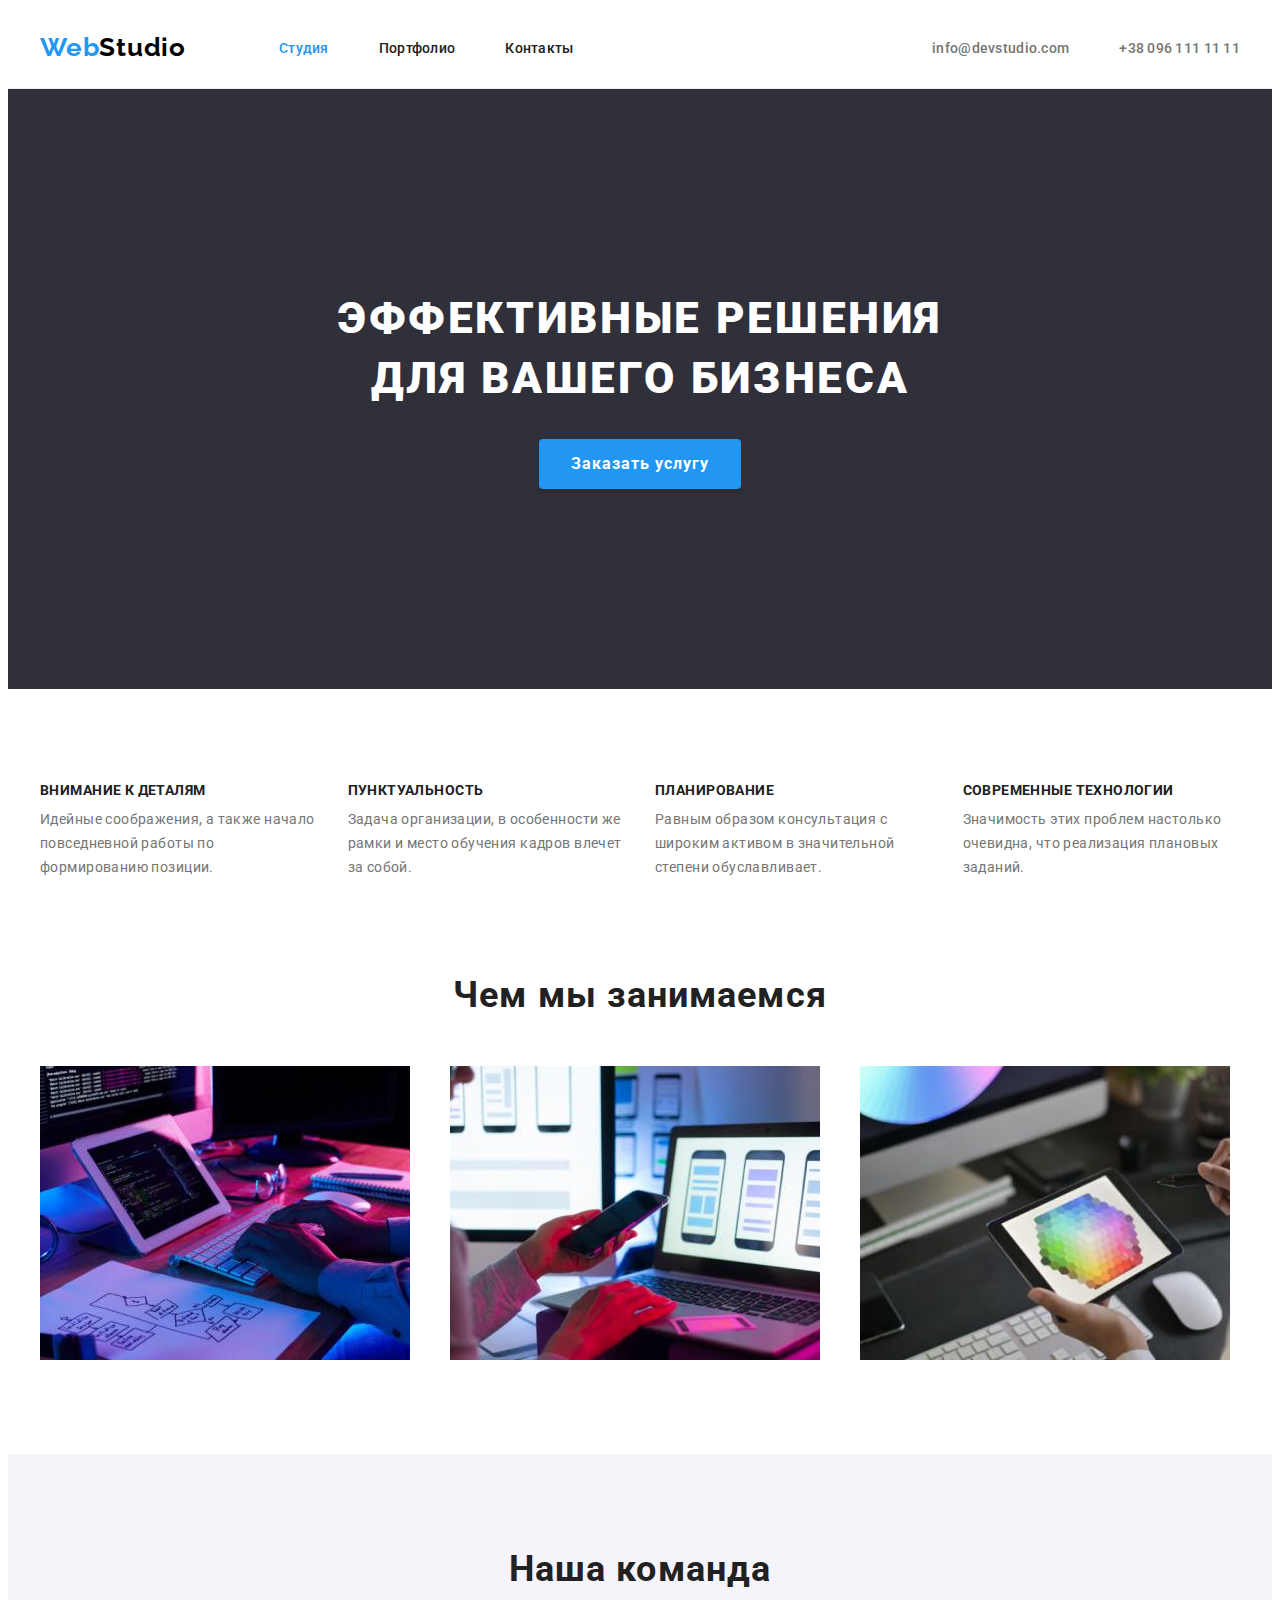
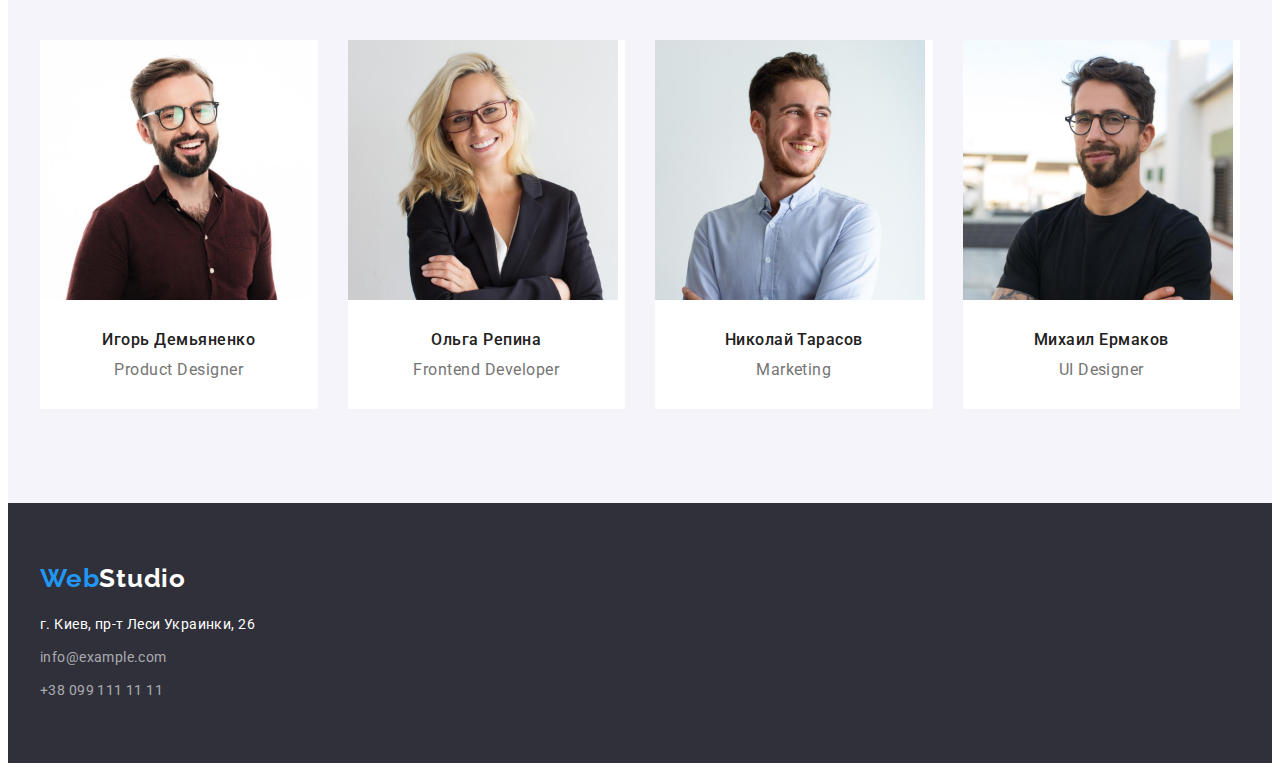
==== index.html @ e5a08b95 "add file to hw3" ====
<!DOCTYPE html>
<html lang="ru">
  <head>
    <meta charset="UTF-8" />
    <meta http-equiv="X-UA-Compatible" content="IE=edge" />
    <meta name="viewport" content="width=device-width, initial-scale=1.0" />
    <title>WebStudio</title>
    <link rel="preconnect" href="https://fonts.googleapis.com" />
    <link rel="preconnect" href="https://fonts.gstatic.com" crossorigin />
    <link
      href="https://fonts.googleapis.com/css2?family=Raleway:wght@700&family=Roboto:wght@400;500;700;900&display=swap"
      rel="stylesheet"
    />
    <link
      rel="stylesheet"
      href="https://cdnjs.cloudflare.com/ajax/libs/modern-normalize/1.1.0/modern-normalize.min.css"
      integrity="sha512-wpPYUAdjBVSE4KJnH1VR1HeZfpl1ub8YT/NKx4PuQ5NmX2tKuGu6U/JRp5y+Y8XG2tV+wKQpNHVUX03MfMFn9Q=="
      crossorigin="anonymous"
      referrerpolicy="no-referrer"
    />
    <link rel="stylesheet" href="./css/style.css" />
  </head>
  <body>
    <header class="header">
      <div class="container header-container">
        <a class="header-logo link" href="./index.html"
          ><span class="header-logo-accent">Web</span>Studio</a
        >
        <nav class="header-nav">
          <ul class="header-nav-list list">
            <li class="header-nav-item">
              <a class="header-nav-link link current" href="./index.html"
                >Студия</a
              >
            </li>
            <li class="header-nav-item">
              <a class="header-nav-link link" href="./portfolio.html"
                >Портфолио</a
              >
            </li>
            <li class="header-nav-item">
              <a class="header-nav-link link" href="">Контакты</a>
            </li>
          </ul>
        </nav>
        <ul class="header-contact-list list">
          <li class="header-contact-item">
            <a class="header-contact-link link" href="mailto:info@devstudio.com"
              >info@devstudio.com</a
            >
          </li>
          <li class="header-contact-item">
            <a class="header-contact-link link" href="tel:+380961111111"
              >+38 096 111 11 11</a
            >
          </li>
        </ul>
      </div>
    </header>
    <main>
      <!--Hero-->
      <section class="hero">
        <div class="container hero-container">
          <h1 class="hero-title">Эффективные решения для вашего бизнеса</h1>
          <button type="button" class="hero-btn">Заказать услугу</button>
        </div>
      </section>
      <!--Qualitys-->
      <section class="quality">
        <div class="container">
          <h2 class="visually-hidden">Качества</h2>
          <ul class="quality-list list">
            <li class="quality-item">
              <h3 class="quality-title">Внимание к деталям</h3>
              <p class="quality-text">
                Идейные соображения, а также начало повседневной работы по
                формированию позиции.
              </p>
            </li>
            <li class="quality-item">
              <h3 class="quality-title">Пунктуальность</h3>
              <p class="quality-text">
                Задача организации, в особенности же рамки и место обучения
                кадров влечет за собой.
              </p>
            </li>
            <li class="quality-item">
              <h3 class="quality-title">Планирование</h3>
              <p class="quality-text">
                Равным образом консультация с широким активом в значительной
                степени обуславливает.
              </p>
            </li>
            <li class="quality-item">
              <h3 class="quality-title">Современные технологии</h3>
              <p class="quality-text">
                Значимость этих проблем настолько очевидна, что реализация
                плановых заданий.
              </p>
            </li>
          </ul>
        </div>
      </section>
      <!--Works-->
      <section class="works">
        <div class="container">
          <h2 class="works-title">Чем мы занимаемся</h2>
          <ul class="works-list list">
            <li class="works-item">
              <a class="works-link link" href="">
                <img
                  src="./images/code.jpg"
                  alt="пишет код на планшете"
                  width="370"
                  height="294"
                />
              </a>
            </li>
            <li class="works-item">
              <a class="works-link link" href="">
                <img
                  src="./images/mobile.jpg"
                  alt="девушка с телефоном возле ноутбука"
                  width="370"
                  height="294"
                />
              </a>
            </li>
            <li class="works-item">
              <a class="works-link link" href="">
                <img
                  src="./images/color.jpg"
                  alt="планшет в руке с гаммой цветов"
                  width="370"
                  height="294"
                />
              </a>
            </li>
          </ul>
        </div>
      </section>
      <!--Team-->
      <section class="team">
        <div class="container">
          <h2 class="team-title">Наша команда</h2>
          <ul class="team-list list">
            <li class="team-item">
              <img
                src="./images/product-designer.jpg"
                alt="дизайнер продукта"
                width="270"
                height="260"
              />
              <div class="team-container">
                <h3 class="team-list-title">Игорь Демьяненко</h3>
                <p class="team-list-text" lang="en">Product Designer</p>
              </div>
            </li>
            <li class="team-item">
              <img
                src="./images/frontend-developer.jpg"
                alt="фронтенд разработчик"
                width="270"
                height="260"
              />
              <div class="team-container">
                <h3 class="team-list-title">Ольга Репина</h3>
                <p class="team-list-text" lang="en">Frontend Developer</p>
              </div>
            </li>
            <li class="team-item">
              <img
                src="./images/marketing.jpg"
                alt="маркетолог"
                width="270"
                height="260"
              />
              <div class="team-container">
                <h3 class="team-list-title">Николай Тарасов</h3>
                <p class="team-list-text" lang="en">Marketing</p>
              </div>
            </li>
            <li class="team-item">
              <img
                src="./images/ui-designer.jpg"
                alt="дизайнер интерфейсов"
                width="270"
                height="260"
              />
              <div class="team-container">
                <h3 class="team-list-title">Михаил Ермаков</h3>
                <p class="team-list-text" lang="en">UI Designer</p>
              </div>
            </li>
          </ul>
        </div>
      </section>
    </main>
    <footer class="footer">
      <div class="container">
        <a class="footer-logo link" href="./index.html"
          ><span class="footer-logo-accent">Web</span>Studio
        </a>
        <address class="footer-address">
          <ul class="footer-list list">
            <li class="footer-item">
              <a
                class="footer-address-link link"
                href="https://goo.gl/maps/RLzgMfpruisoDYnj7"
                target="_blank"
                rel="noopener noreferrer"
                >г. Киев, пр-т Леси Украинки, 26
              </a>
            </li>
            <li class="footer-item">
              <a class="footer-link link" href="mailto:info@example.com"
                >info@example.com</a
              >
            </li>
            <li class="footer-item">
              <a class="footer-link link" href="tel:+380991111111"
                >+38 099 111 11 11</a
              >
            </li>
          </ul>
        </address>
      </div>
    </footer>
  </body>
</html>
---- css/style.css ----
/*-----------VARIABLES-----------*/
:root {
  --accent-logo-color: #2196f3;
  --second-logo-color: #000000;
  --third-logo-color: #ffffff;
  --mine-header-text-color: #212121;
  --second-header-text-color: #757575;
  --mine-title-color: #ffffff;
  --second-title-color: #212121;
  --third-title-color: #212121;
  --main-text-color: #757575;
  --accent-color: #2196f3;
  --button-color: #2196f3;
  --button-second-text-color: #ffffff;
  --button-first-text-color: #212121;
  --mine-background-color: #2f303a;
  --second-background-color: #f5f4fa;
  --card-set-gap: 30px;
}

body {
  font-family: "Roboto", sans-serif;
}

/*-----------RESET STYLE-----------*/

p,
h1,
h2,
h3,
h4,
h5,
h6 {
  margin: 0;
}

ul {
  margin: 0;
  padding: 0;
}

button {
  cursor: pointer;
}

img {
  display: block;
  max-width: 100%;
  height: auto;
}

/*-----------SERVICE CLASS-----------*/

.container {
  width: 1200px;
  padding-left: 15px;
  padding-right: 15px;
  margin: 0 auto;
}

.list {
  list-style: none;
}

.link {
  text-decoration: none;
}

.visually-hidden {
  position: absolute;
  white-space: nowrap;
  width: 1px;
  height: 1px;
  overflow: hidden;
  border: 0;
  padding: 0;
  clip: rect(0 0 0 0);
  clip-path: inset(50%);
  margin: -1px;
}

/*-----------HEADER-----------*/

.header {
  border-bottom: 1px solid #ececec;
}

.header a {
  padding-top: 24px;
  padding-bottom: 25px;
}

.header-container {
  display: flex;
  align-items: center;
}

.header-logo {
  font-family: "Raleway", sans-serif;
  font-weight: 700;
  font-size: 26px;
  line-height: 1.19;
  letter-spacing: 0.03em;
  color: var(--second-logo-color);
  margin-right: 93px;
}

.header-logo-accent {
  color: var(--accent-logo-color);
}

.header-nav-list {
  display: flex;
}

.header-nav-item:not(:last-child) {
  margin-right: 50px;
}

.header-nav-link {
  font-weight: 500;
  font-size: 14px;
  line-height: 1.14;
  letter-spacing: 0.02em;
  color: var(--mine-header-text-color);
}

.header-nav-link:hover,
.header-nav-link:focus {
  color: var(--accent-color);
}

.header-nav-link.current {
  color: var(--accent-color);
}

.header-contact-list {
  display: flex;
  margin-left: auto;
}

.header-contact-item:not(:last-child) {
  margin-right: 50px;
}

.header-contact-link {
  font-weight: 500;
  font-size: 14px;
  line-height: 1.14;
  letter-spacing: 0.02em;
  color: var(--second-header-text-color);
}

.header-contact-link:hover,
.header-contact-link:focus {
  color: var(--accent-color);
}

/*-----------HERO-----------*/

.hero {
  background-color: var(--mine-background-color);
  padding-top: 200px;
  padding-bottom: 200px;
}

.hero-title {
  font-weight: 900;
  font-size: 44px;
  line-height: 1.36;
  text-align: center;
  letter-spacing: 0.06em;
  text-transform: uppercase;
  color: var(--mine-title-color);
  width: 696px;
  margin: 0 auto;
  margin-bottom: 30px;
}

.hero-btn {
  font-family: inherit;
  font-weight: 700;
  font-size: 16px;
  line-height: 1.87;
  display: flex;
  align-items: center;
  text-align: center;
  letter-spacing: 0.06em;
  color: var(--button-second-text-color);
  background-color: var(--button-color);
  box-shadow: 0px 4px 4px rgba(0, 0, 0, 0.15);
  border-radius: 4px;
  border-style: none;
  padding: 10px 32px;
  margin: 0 auto;
}

/*-----------QALITY-----------*/

.quality {
  padding-top: 94px;
  padding-bottom: 94px;
}

.quality-list {
  display: flex;
  flex-wrap: wrap;
  margin-top: calc(-1 * var(--card-set-gap));
  margin-left: calc(-1 * var(--card-set-gap));
}

.quality-item {
  flex-basis: calc(100% / 4 - var(--card-set-gap));
  margin-top: var(--card-set-gap);
  margin-left: var(--card-set-gap);
}

.quality-title {
  font-weight: 700;
  font-size: 14px;
  line-height: 1.14;
  letter-spacing: 0.03em;
  text-transform: uppercase;
  color: var(--third-title-color);
  margin-bottom: 10px;
}

.quality-text {
  font-weight: 400;
  font-size: 14px;
  line-height: 1.71;
  letter-spacing: 0.03em;
  color: var(--main-text-color);
}

/*-----------WORKS-----------*/

.works {
  padding-bottom: 94px;
}

.works-list {
  display: flex;
  flex-wrap: wrap;
  margin-top: calc(-1 * var(--card-set-gap));
  margin-left: calc(-1 * var(--card-set-gap));
}

.works-item {
  flex-basis: calc(100% / 3 - var(--card-set-gap));
  margin-top: var(--card-set-gap);
  margin-left: var(--card-set-gap);
}

.works-title {
  font-weight: 700;
  font-size: 36px;
  line-height: 1.17;
  text-align: center;
  letter-spacing: 0.03em;
  color: var(--second-title-color);
  margin-bottom: 50px;
}

/*-----------TEAM-----------*/

.team {
  background-color: var(--second-background-color);
  padding-top: 94px;
  padding-bottom: 94px;
}

.team-container {
  padding-top: 30px;
  padding-bottom: 30px;
}

.team-title {
  font-weight: 700;
  font-size: 36px;
  line-height: 1.17;
  text-align: center;
  letter-spacing: 0.03em;
  color: var(--second-title-color);
  margin-bottom: 50px;
}

.team-list {
  display: flex;
  flex-wrap: wrap;
  margin-top: calc(-1 * var(--card-set-gap));
  margin-left: calc(-1 * var(--card-set-gap));
}

.team-item {
  flex-basis: calc(100% / 4 - var(--card-set-gap));
  margin-top: var(--card-set-gap);
  margin-left: var(--card-set-gap);
  background-color: #ffffff;
}

.team-list-title {
  font-weight: 500;
  font-size: 16px;
  line-height: 1.19;
  text-align: center;
  letter-spacing: 0.03em;
  color: var(--third-title-color);
  margin-bottom: 10px;
}

.team-list-text {
  font-weight: 400;
  font-size: 16px;
  line-height: 1.19;
  text-align: center;
  letter-spacing: 0.03em;
  color: var(--main-text-color);
}

/*-----------FOOTER-----------*/

.footer {
  background-color: var(--mine-background-color);
  padding-top: 60px;
  padding-bottom: 60px;
}

.footer-logo {
  font-family: "Raleway", sans-serif;
  font-weight: 700;
  font-size: 26px;
  line-height: 1.19;
  letter-spacing: 0.03em;
  color: var(--third-logo-color);
  margin-bottom: 20px;
  display: block;
}

.footer-logo-accent {
  color: var(--accent-logo-color);
}

.footer-item:not(:last-child) {
  margin-bottom: 9px;
}

.footer-address-link {
  font-style: normal;
  font-weight: 400;
  font-size: 14px;
  line-height: 1.71;
  letter-spacing: 0.03em;
  color: #ffffff;
}

.footer-address-link:hover,
.footer-address-link:focus {
  color: var(--accent-color);
}

.footer-link {
  font-style: normal;
  font-weight: 400;
  font-size: 14px;
  line-height: 1.71;
  letter-spacing: 0.03em;
  color: rgba(255, 255, 255, 0.6);
}

.footer-link:hover,
.footer-link:focus {
  color: var(--accent-color);
}

/*-----------PORTFOLIO PAGE-----------*/

/*-----------PORTFOLIO BTN-----------*/

.portfolio {
  padding-top: 94px;
  padding-bottom: 94px;
}

.portfolio-filter-list {
  display: flex;
  justify-content: center;
  margin-bottom: 50px;
}

.portfolio-filter-item:not(:last-child) {
  margin-right: 8px;
}

.portfolio-filter-btn {
  font-family: inherit;
  font-weight: 500;
  font-size: 16px;
  line-height: 1.63;
  text-align: center;
  letter-spacing: 0.03em;
  color: var(--button-first-text-color);
  background-color: #f5f4fa;
  border-radius: 4px;
  border-style: none;
  padding: 6px 22px;
}

.portfolio-filter-btn:hover,
.portfolio-filter-btn:focus {
  color: var(--button-second-text-color);
  background-color: var(--button-color);
}

/*-----------PORTFOLIO WORKS-----------*/

.portfolio-work-list {
  display: flex;
  flex-wrap: wrap;
  margin-top: calc(-1 * var(--card-set-gap));
  margin-left: calc(-1 * var(--card-set-gap));
}

.portfolio-work-item {
  border: 1px solid #eeeeee;
  flex-basis: calc(100% / 3 - var(--card-set-gap));
  margin-top: var(--card-set-gap);
  margin-left: var(--card-set-gap);
}

.portfolio-work-title {
  font-weight: 700;
  font-size: 18px;
  line-height: 2;
  letter-spacing: 0.06em;
  color: var(--second-title-color);
  margin-bottom: 4px;
}

.portfolio-work-text {
  font-weight: 400;
  font-size: 16px;
  line-height: 1.87;
  letter-spacing: 0.03em;
  color: var(--main-text-color);
}

.portfolio-container-text {
  padding: 20px 24px;
}
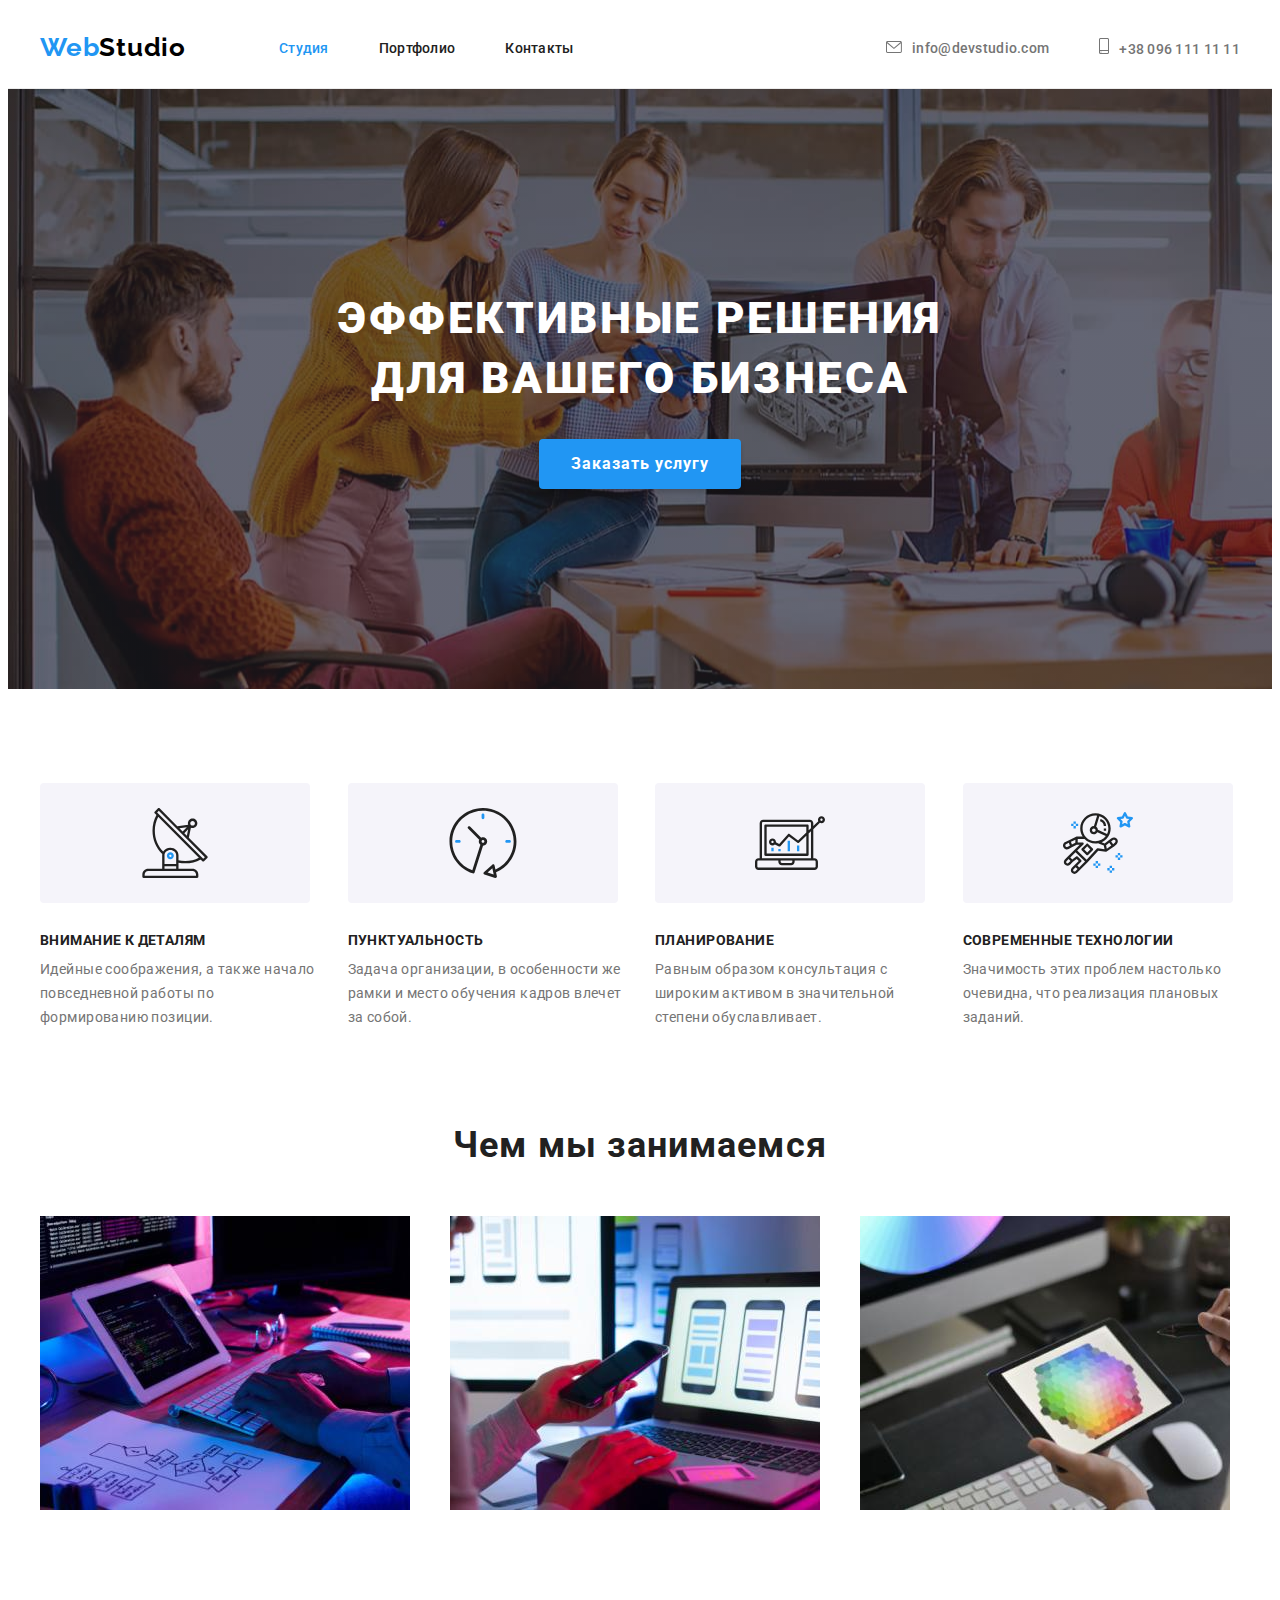
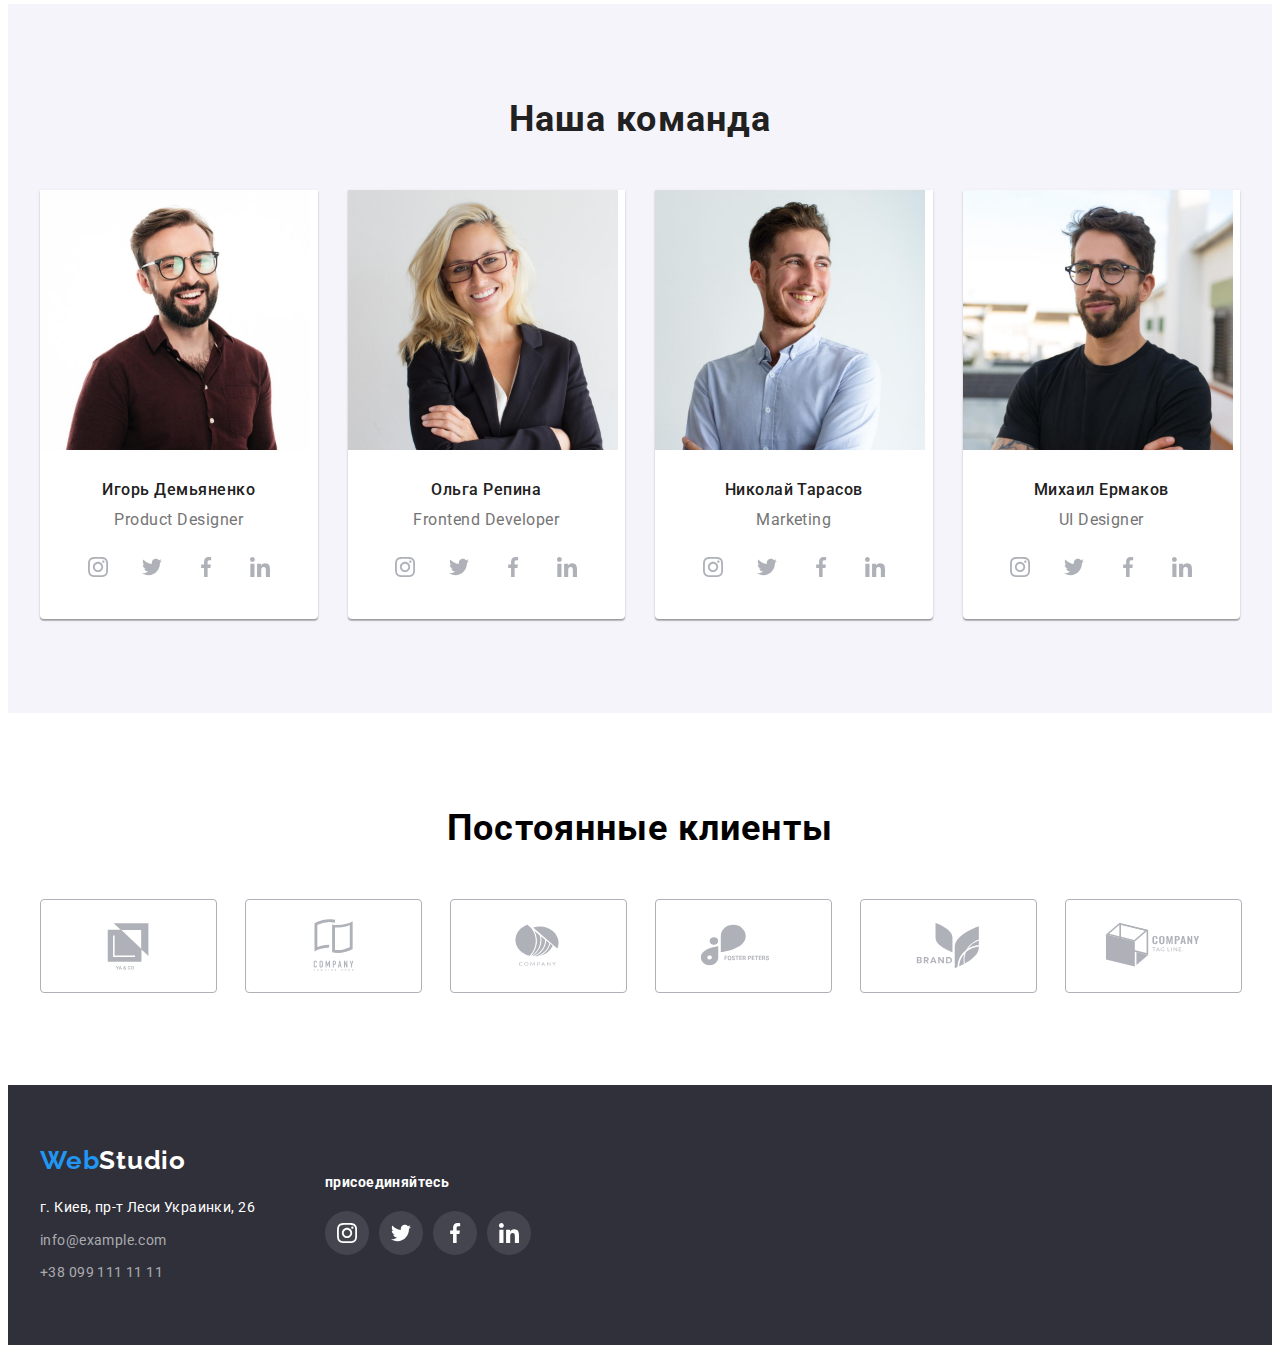
==== commit 669832cc: "add all changes" ====
--- a/index.html
+++ b/index.html
@@ -46,11 +46,15 @@
         <ul class="header-contact-list list">
           <li class="header-contact-item">
             <a class="header-contact-link link" href="mailto:info@devstudio.com"
+              ><svg class="header-icon" width="16" height="12">
+                <use href="./images/icons.svg#icon-envelope"></use></svg
               >info@devstudio.com</a
             >
           </li>
           <li class="header-contact-item">
             <a class="header-contact-link link" href="tel:+380961111111"
+              ><svg class="header-icon" width="10" height="16">
+                <use href="./images/icons.svg#icon-smartphone"></use></svg
               >+38 096 111 11 11</a
             >
           </li>
@@ -71,6 +75,11 @@
           <h2 class="visually-hidden">Качества</h2>
           <ul class="quality-list list">
             <li class="quality-item">
+              <div class="quality-icon-container">
+                <svg class="quality-icon" width="70" height="70">
+                  <use href="./images/icons.svg#icon-antenna"></use>
+                </svg>
+              </div>
               <h3 class="quality-title">Внимание к деталям</h3>
               <p class="quality-text">
                 Идейные соображения, а также начало повседневной работы по
@@ -78,6 +87,11 @@
               </p>
             </li>
             <li class="quality-item">
+              <div class="quality-icon-container">
+                <svg class="quality-icon" width="70" height="70">
+                  <use href="./images/icons.svg#icon-clock"></use>
+                </svg>
+              </div>
               <h3 class="quality-title">Пунктуальность</h3>
               <p class="quality-text">
                 Задача организации, в особенности же рамки и место обучения
@@ -85,6 +99,11 @@
               </p>
             </li>
             <li class="quality-item">
+              <div class="quality-icon-container">
+                <svg class="quality-icon" width="70" height="70">
+                  <use href="./images/icons.svg#icon-diagram"></use>
+                </svg>
+              </div>
               <h3 class="quality-title">Планирование</h3>
               <p class="quality-text">
                 Равным образом консультация с широким активом в значительной
@@ -92,6 +111,11 @@
               </p>
             </li>
             <li class="quality-item">
+              <div class="quality-icon-container">
+                <svg class="quality-icon" width="70" height="70">
+                  <use href="./images/icons.svg#icon-astronaut"></use>
+                </svg>
+              </div>
               <h3 class="quality-title">Современные технологии</h3>
               <p class="quality-text">
                 Значимость этих проблем настолько очевидна, что реализация
@@ -154,6 +178,36 @@
               <div class="team-container">
                 <h3 class="team-list-title">Игорь Демьяненко</h3>
                 <p class="team-list-text" lang="en">Product Designer</p>
+                <ul class="team-social-list list">
+                  <li class="team-social-item">
+                    <a class="team-social-link link" href="">
+                      <svg class="team-social-icon" width="20" height="20">
+                        <use href="./images/icons.svg#icon-instagram"></use>
+                      </svg>
+                    </a>
+                  </li>
+                  <li class="team-social-item">
+                    <a class="team-social-link link" href="">
+                      <svg class="team-social-icon" width="20" height="20">
+                        <use href="./images/icons.svg#icon-twitter"></use>
+                      </svg>
+                    </a>
+                  </li>
+                  <li class="team-social-item">
+                    <a class="team-social-link link" href="">
+                      <svg class="team-social-icon" width="20" height="20">
+                        <use href="./images/icons.svg#icon-facebook"></use>
+                      </svg>
+                    </a>
+                  </li>
+                  <li class="team-social-item">
+                    <a class="team-social-link link" href="">
+                      <svg class="team-social-icon" width="20" height="20">
+                        <use href="./images/icons.svg#icon-linkedin"></use>
+                      </svg>
+                    </a>
+                  </li>
+                </ul>
               </div>
             </li>
             <li class="team-item">
@@ -166,6 +220,36 @@
               <div class="team-container">
                 <h3 class="team-list-title">Ольга Репина</h3>
                 <p class="team-list-text" lang="en">Frontend Developer</p>
+                <ul class="team-social-list list">
+                  <li class="team-social-item">
+                    <a class="team-social-link link" href="">
+                      <svg class="team-social-icon" width="20" height="20">
+                        <use href="./images/icons.svg#icon-instagram"></use>
+                      </svg>
+                    </a>
+                  </li>
+                  <li class="team-social-item">
+                    <a class="team-social-link link" href="">
+                      <svg class="team-social-icon" width="20" height="20">
+                        <use href="./images/icons.svg#icon-twitter"></use>
+                      </svg>
+                    </a>
+                  </li>
+                  <li class="team-social-item">
+                    <a class="team-social-link link" href="">
+                      <svg class="team-social-icon" width="20" height="20">
+                        <use href="./images/icons.svg#icon-facebook"></use>
+                      </svg>
+                    </a>
+                  </li>
+                  <li class="team-social-item">
+                    <a class="team-social-link link" href="">
+                      <svg class="team-social-icon" width="20" height="20">
+                        <use href="./images/icons.svg#icon-linkedin"></use>
+                      </svg>
+                    </a>
+                  </li>
+                </ul>
               </div>
             </li>
             <li class="team-item">
@@ -178,6 +262,36 @@
               <div class="team-container">
                 <h3 class="team-list-title">Николай Тарасов</h3>
                 <p class="team-list-text" lang="en">Marketing</p>
+                <ul class="team-social-list list">
+                  <li class="team-social-item">
+                    <a class="team-social-link link" href="">
+                      <svg class="team-social-icon" width="20" height="20">
+                        <use href="./images/icons.svg#icon-instagram"></use>
+                      </svg>
+                    </a>
+                  </li>
+                  <li class="team-social-item">
+                    <a class="team-social-link link" href="">
+                      <svg class="team-social-icon" width="20" height="20">
+                        <use href="./images/icons.svg#icon-twitter"></use>
+                      </svg>
+                    </a>
+                  </li>
+                  <li class="team-social-item">
+                    <a class="team-social-link link" href="">
+                      <svg class="team-social-icon" width="20" height="20">
+                        <use href="./images/icons.svg#icon-facebook"></use>
+                      </svg>
+                    </a>
+                  </li>
+                  <li class="team-social-item">
+                    <a class="team-social-link link" href="">
+                      <svg class="team-social-icon" width="20" height="20">
+                        <use href="./images/icons.svg#icon-linkedin"></use>
+                      </svg>
+                    </a>
+                  </li>
+                </ul>
               </div>
             </li>
             <li class="team-item">
@@ -190,7 +304,87 @@
               <div class="team-container">
                 <h3 class="team-list-title">Михаил Ермаков</h3>
                 <p class="team-list-text" lang="en">UI Designer</p>
-              </div>
+                <ul class="team-social-list list">
+                  <li class="team-social-item">
+                    <a class="team-social-link link" href="">
+                      <svg class="team-social-icon" width="20" height="20">
+                        <use href="./images/icons.svg#icon-instagram"></use>
+                      </svg>
+                    </a>
+                  </li>
+                  <li class="team-social-item">
+                    <a class="team-social-link link" href="">
+                      <svg class="team-social-icon" width="20" height="20">
+                        <use href="./images/icons.svg#icon-twitter"></use>
+                      </svg>
+                    </a>
+                  </li>
+                  <li class="team-social-item">
+                    <a class="team-social-link link" href="">
+                      <svg class="team-social-icon" width="20" height="20">
+                        <use href="./images/icons.svg#icon-facebook"></use>
+                      </svg>
+                    </a>
+                  </li>
+                  <li class="team-social-item">
+                    <a class="team-social-link link" href="">
+                      <svg class="team-social-icon" width="20" height="20">
+                        <use href="./images/icons.svg#icon-linkedin"></use>
+                      </svg>
+                    </a>
+                  </li>
+                </ul>
+              </div>
+            </li>
+          </ul>
+        </div>
+      </section>
+      <!--Clients-->
+      <section class="client">
+        <div class="container">
+          <h2 class="client-title">Постоянные клиенты</h2>
+          <ul class="client-list list">
+            <li class="client-item">
+              <a class="client-link link" href="">
+                <svg class="client-icon" width="106" height="60">
+                  <use href="./images/icons.svg#icon-logo1"></use>
+                </svg>
+              </a>
+            </li>
+            <li class="client-item">
+              <a class="client-link link" href="">
+                <svg class="client-icon" width="106" height="60">
+                  <use href="./images/icons.svg#icon-logo2"></use>
+                </svg>
+              </a>
+            </li>
+            <li class="client-item">
+              <a class="client-link link" href="">
+                <svg class="client-icon" width="106" height="60">
+                  <use href="./images/icons.svg#icon-logo3"></use>
+                </svg>
+              </a>
+            </li>
+            <li class="client-item">
+              <a class="client-link link" href="">
+                <svg class="client-icon" width="106" height="60">
+                  <use href="./images/icons.svg#icon-logo4"></use>
+                </svg>
+              </a>
+            </li>
+            <li class="client-item">
+              <a class="client-link link" href="">
+                <svg class="client-icon" width="106" height="60">
+                  <use href="./images/icons.svg#icon-logo5"></use>
+                </svg>
+              </a>
+            </li>
+            <li class="client-item">
+              <a class="client-link link" href="">
+                <svg class="client-icon" width="106" height="60">
+                  <use href="./images/icons.svg#icon-logo6"></use>
+                </svg>
+              </a>
             </li>
           </ul>
         </div>
@@ -198,32 +392,69 @@
     </main>
     <footer class="footer">
       <div class="container">
-        <a class="footer-logo link" href="./index.html"
-          ><span class="footer-logo-accent">Web</span>Studio
-        </a>
-        <address class="footer-address">
-          <ul class="footer-list list">
-            <li class="footer-item">
-              <a
-                class="footer-address-link link"
-                href="https://goo.gl/maps/RLzgMfpruisoDYnj7"
-                target="_blank"
-                rel="noopener noreferrer"
-                >г. Киев, пр-т Леси Украинки, 26
-              </a>
-            </li>
-            <li class="footer-item">
-              <a class="footer-link link" href="mailto:info@example.com"
-                >info@example.com</a
-              >
-            </li>
-            <li class="footer-item">
-              <a class="footer-link link" href="tel:+380991111111"
-                >+38 099 111 11 11</a
-              >
-            </li>
-          </ul>
-        </address>
+        <div class="footer-container">
+          <div class="footer-addres">
+            <a class="footer-logo link" href="./index.html"
+              ><span class="footer-logo-accent">Web</span>Studio
+            </a>
+            <address class="footer-address">
+              <ul class="footer-list list">
+                <li class="footer-item">
+                  <a
+                    class="footer-address-link link"
+                    href="https://goo.gl/maps/RLzgMfpruisoDYnj7"
+                    target="_blank"
+                    rel="noopener noreferrer"
+                    >г. Киев, пр-т Леси Украинки, 26
+                  </a>
+                </li>
+                <li class="footer-item">
+                  <a class="footer-link link" href="mailto:info@example.com"
+                    >info@example.com</a
+                  >
+                </li>
+                <li class="footer-item">
+                  <a class="footer-link link" href="tel:+380991111111"
+                    >+38 099 111 11 11</a
+                  >
+                </li>
+              </ul>
+            </address>
+          </div>
+          <div class="footer-social">
+            <p class="footer-social-text">присоединяйтесь</p>
+            <ul class="footer-social-list list">
+              <li class="footer-social-item">
+                <a class="footer-social-link link" href="">
+                  <svg class="footer-social-icon" width="20" height="20">
+                    <use href="./images/icons.svg#icon-instagram"></use>
+                  </svg>
+                </a>
+              </li>
+              <li class="footer-social-item">
+                <a class="footer-social-link link" href="">
+                  <svg class="footer-social-icon" width="20" height="20">
+                    <use href="./images/icons.svg#icon-twitter"></use>
+                  </svg>
+                </a>
+              </li>
+              <li class="footer-social-item">
+                <a class="footer-social-link link" href="">
+                  <svg class="footer-social-icon" width="20" height="20">
+                    <use href="./images/icons.svg#icon-facebook"></use>
+                  </svg>
+                </a>
+              </li>
+              <li class="footer-social-item">
+                <a class="footer-social-link link" href="">
+                  <svg class="footer-social-icon" width="20" height="20">
+                    <use href="./images/icons.svg#icon-linkedin"></use>
+                  </svg>
+                </a>
+              </li>
+            </ul>
+          </div>
+        </div>
       </div>
     </footer>
   </body>
--- a/css/style.css
+++ b/css/style.css
@@ -15,6 +15,9 @@
   --button-first-text-color: #212121;
   --mine-background-color: #2f303a;
   --second-background-color: #f5f4fa;
+  --icon-main-color: #afb1b8;
+  --icon-second-color: #ffffff;
+  --icon-accent-color: #2196f3;
   --card-set-gap: 30px;
 }
 
@@ -134,6 +137,11 @@
   color: var(--accent-color);
 }
 
+.header-icon {
+  margin-right: 10px;
+  fill: currentColor;
+}
+
 .header-contact-list {
   display: flex;
   margin-left: auto;
@@ -159,9 +167,16 @@
 /*-----------HERO-----------*/
 
 .hero {
-  background-color: var(--mine-background-color);
+  background-color: #c4c4c4;
+  background-image: linear-gradient(
+      rgba(47, 48, 58, 0.4),
+      rgba(47, 48, 58, 0.4)
+    ),
+    url(../images/hero-bg.jpg);
   padding-top: 200px;
   padding-bottom: 200px;
+  margin: 0 auto;
+  max-width: 1600px;
 }
 
 .hero-title {
@@ -209,6 +224,20 @@
   margin-left: calc(-1 * var(--card-set-gap));
 }
 
+.quality-icon-container {
+  margin-bottom: 30px;
+  display: flex;
+  justify-content: center;
+  align-items: center;
+  width: 270px;
+  height: 120px;
+  background-color: #f5f4fa;
+  border-radius: 4px;
+}
+
+.quality-icon {
+}
+
 .quality-item {
   flex-basis: calc(100% / 4 - var(--card-set-gap));
   margin-top: var(--card-set-gap);
@@ -297,6 +326,9 @@
   margin-top: var(--card-set-gap);
   margin-left: var(--card-set-gap);
   background-color: #ffffff;
+  box-shadow: 0px 1px 3px rgba(0, 0, 0, 0.12), 0px 1px 1px rgba(0, 0, 0, 0.14),
+    0px 2px 1px rgba(0, 0, 0, 0.2);
+  border-radius: 0px 0px 4px 4px;
 }
 
 .team-list-title {
@@ -316,6 +348,95 @@
   text-align: center;
   letter-spacing: 0.03em;
   color: var(--main-text-color);
+}
+
+.team-social-list {
+  margin-top: 16px;
+  display: flex;
+  justify-content: center;
+}
+
+.team-social-item {
+  width: 44px;
+  height: 44px;
+}
+
+.team-social-item:not(:last-child) {
+  margin-right: 10px;
+}
+
+.team-social-link {
+  width: 100%;
+  height: 100%;
+  border-radius: 50%;
+  display: flex;
+  align-items: center;
+  justify-content: center;
+  color: var(--icon-main-color);
+}
+
+.team-social-link:hover,
+.team-social-link:focus {
+  background-color: var(--accent-color);
+  color: var(--icon-second-color);
+}
+
+.team-social-icon {
+  fill: currentColor;
+}
+
+/*-----------CLIENT-----------*/
+
+.client {
+  padding-top: 94px;
+  padding-bottom: 94px;
+}
+
+.client-title {
+  font-weight: 700;
+  font-size: 36px;
+  line-height: 1.17;
+  text-align: center;
+  letter-spacing: 0.03em;
+  margin-bottom: 50px;
+}
+
+.client-list {
+  display: flex;
+  align-items: center;
+  justify-content: center;
+  flex-wrap: wrap;
+  margin-top: calc(-1 * var(--card-set-gap));
+  margin-left: calc(-1 * var(--card-set-gap));
+}
+
+.client-item {
+  width: 170px;
+  height: 92px;
+  flex-basis: calc(100% / 6 - var(--card-set-gap));
+  margin-top: var(--card-set-gap);
+  margin-left: var(--card-set-gap);
+}
+
+.client-link {
+  width: 100%;
+  height: 100%;
+  display: flex;
+  align-items: center;
+  justify-content: center;
+  color: var(--icon-main-color);
+  border: 1px solid #afb1b8;
+  border-radius: 4px;
+}
+
+.client-link:hover,
+.client-link:focus {
+  color: var(--icon-accent-color);
+  border: 1px solid var(--accent-color);
+}
+
+.client-icon {
+  fill: currentColor;
 }
 
 /*-----------FOOTER-----------*/
@@ -373,6 +494,59 @@
   color: var(--accent-color);
 }
 
+.footer-container {
+  display: flex;
+  align-items: center;
+}
+
+.footer-addres {
+  margin-right: 70px;
+}
+
+.footer-social-text {
+  font-weight: 700;
+  font-size: 14px;
+  line-height: 1.14;
+  letter-spacing: 0.03em;
+  color: #ffffff;
+  margin-bottom: 20px;
+}
+
+.footer-social-list {
+  display: flex;
+  justify-content: center;
+  align-items: center;
+}
+
+.footer-social-item {
+  width: 44px;
+  height: 44px;
+}
+
+.footer-social-item:not(:last-child) {
+  margin-right: 10px;
+}
+
+.footer-social-link {
+  width: 100%;
+  height: 100%;
+  display: flex;
+  align-items: center;
+  justify-content: center;
+  background: rgba(255, 255, 255, 0.1);
+  border-radius: 50%;
+  color: var(--icon-second-color);
+}
+
+.footer-social-link:hover,
+.footer-social-link:focus {
+  background-color: var(--accent-color);
+}
+
+.footer-social-icon {
+  fill: currentColor;
+}
+
 /*-----------PORTFOLIO PAGE-----------*/
 
 /*-----------PORTFOLIO BTN-----------*/
@@ -410,6 +584,8 @@
 .portfolio-filter-btn:focus {
   color: var(--button-second-text-color);
   background-color: var(--button-color);
+  box-shadow: 0px 3px 1px rgba(0, 0, 0, 0.1), 0px 1px 2px rgba(0, 0, 0, 0.08),
+    0px 2px 2px rgba(0, 0, 0, 0.12);
 }
 
 /*-----------PORTFOLIO WORKS-----------*/
@@ -428,6 +604,11 @@
   margin-left: var(--card-set-gap);
 }
 
+.portfolio-work-item:hover {
+  box-shadow: 0px 1px 1px rgba(0, 0, 0, 0.12), 0px 4px 4px rgba(0, 0, 0, 0.06),
+    1px 4px 6px rgba(0, 0, 0, 0.16);
+}
+
 .portfolio-work-title {
   font-weight: 700;
   font-size: 18px;
